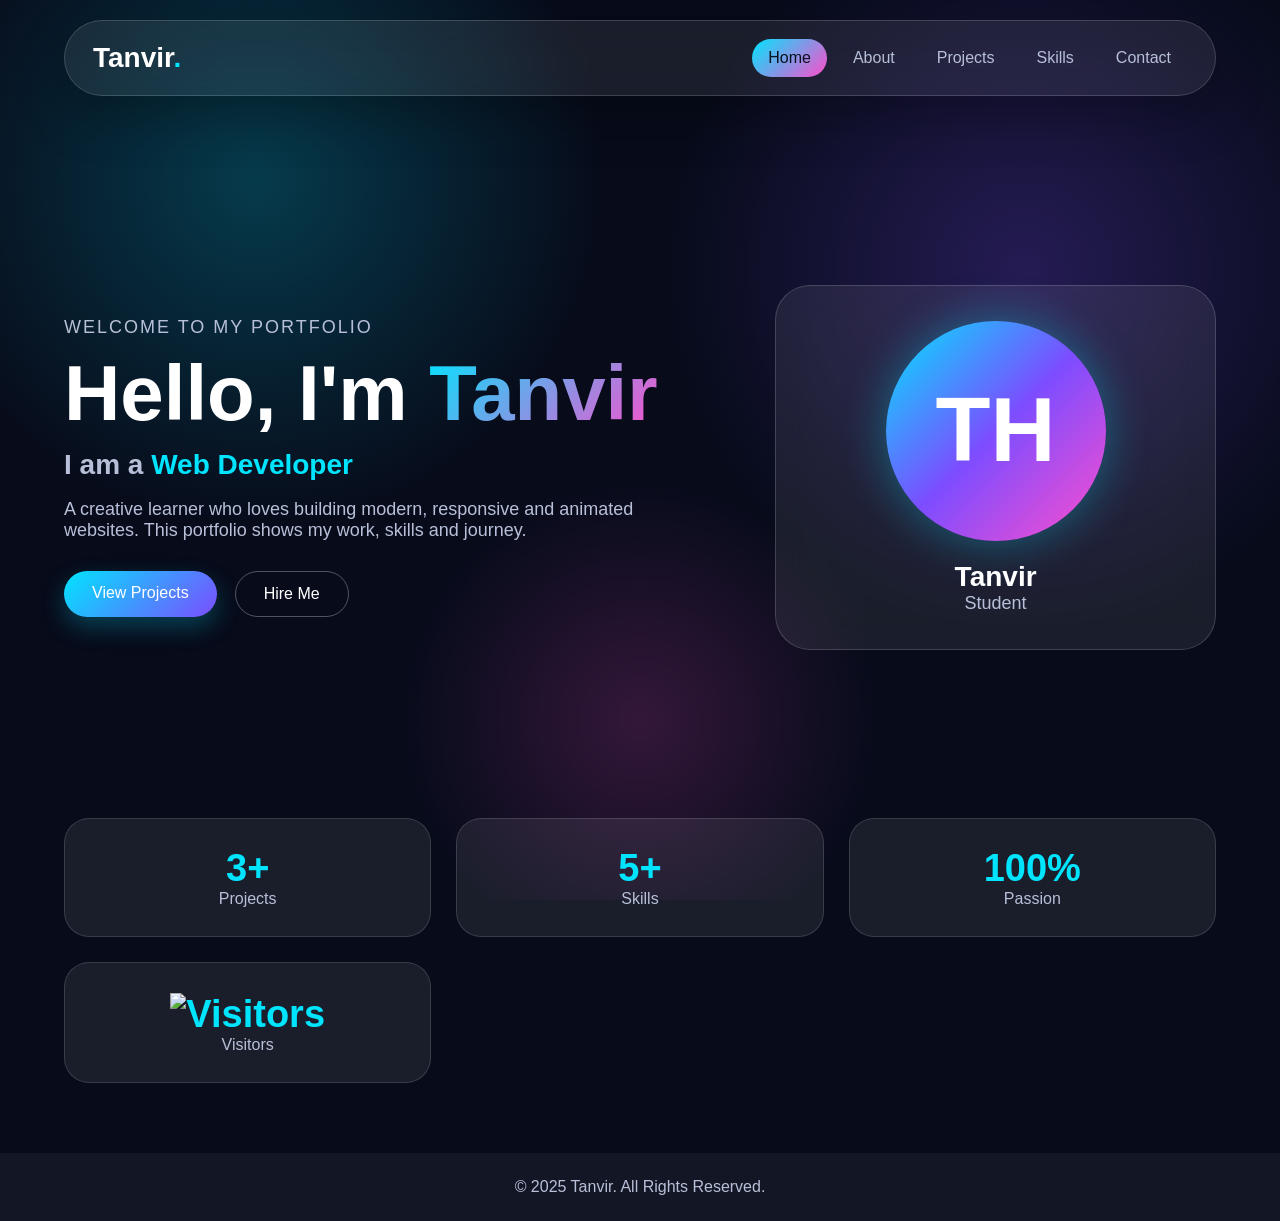
==== index.html @ 15e98dce "Add visitor count card to stats section Added a new card to display visitor count." ====
<!DOCTYPE html>
<html lang="en">
<head>
  <meta charset="UTF-8" />
  <meta name="viewport" content="width=device-width, initial-scale=1.0" />
  <title>Tanvir | Portfolio</title>
  <link rel="stylesheet" href="style.css" />
</head>
<body>

  <div class="animated-bg"></div>

  <header>
    <a href="index.html" class="logo">Tanvir<span>.</span></a>

    <nav id="navbar">
      <a href="index.html" class="active">Home</a>
      <a href="about.html">About</a>
      <a href="projects.html">Projects</a>
      <a href="skills.html">Skills</a>
      <a href="contact.html">Contact</a>
    </nav>

    <button class="menu-btn" onclick="toggleMenu()">☰</button>
  </header>

  <section class="hero page-section">
    <div class="hero-content reveal">
      <p class="tag">Welcome to my portfolio</p>
      <h1>Hello, I'm <span>Tanvir</span></h1>
      <h2>I am a <span id="typing"></span></h2>
      <p>
        A creative learner who loves building modern, responsive and animated websites.
        This portfolio shows my work, skills and journey.
      </p>

      <div class="hero-buttons">
        <a href="projects.html" class="btn primary">View Projects</a>
        <a href="contact.html" class="btn secondary">Hire Me</a>
      </div>
    </div>

    <div class="hero-card reveal">
      <div class="profile-circle">TH</div>
      <h3>Tanvir</h3>
      <p>Student</p>
    </div>
  </section>

  <section class="stats reveal">
    <div>
      <h3>3+</h3>
      <p>Projects</p>
    </div>
    <div>
      <h3>5+</h3>
      <p>Skills</p>
    </div>
    <div>
      <h3>100%</h3>
      <p>Passion</p>
    </div>
      <!-- 👇 ADD THIS NEW CARD -->
  <div>
    <h3>
      <img src="https://hits.sh/mthalb.github.io/meaw.svg?style=flat&label=&color=YOUR_COLOR&labelColor=YOUR_LABEL_COLOR" 
           alt="Visitors"
           style="height:32px; vertical-align:middle;" />
    </h3>
    <p>Visitors</p>
  </div>
  </section>

  <footer>
    <p>© 2025 Tanvir. All Rights Reserved.</p>
  </footer>

  <script src="script.js"></script>
</body>
</html>
---- style.css ----
* {
  margin: 0;
  padding: 0;
  box-sizing: border-box;
  font-family: "Segoe UI", Arial, sans-serif;
}

:root {
  --bg: #070b1a;
  --card: rgba(255, 255, 255, 0.08);
  --text: #ffffff;
  --muted: #b8c0d9;
  --primary: #00e5ff;
  --secondary: #7c4dff;
  --pink: #ff4ecd;
}

body {
  min-height: 100vh;
  background: var(--bg);
  color: var(--text);
  overflow-x: hidden;
}

.animated-bg {
  position: fixed;
  inset: 0;
  z-index: -1;
  background:
    radial-gradient(circle at 20% 20%, rgba(0, 229, 255, 0.22), transparent 28%),
    radial-gradient(circle at 80% 30%, rgba(124, 77, 255, 0.25), transparent 30%),
    radial-gradient(circle at 50% 80%, rgba(255, 78, 205, 0.18), transparent 25%),
    #070b1a;
  animation: bgMove 10s ease-in-out infinite alternate;
}

@keyframes bgMove {
  from {
    filter: hue-rotate(0deg);
    transform: scale(1);
  }
  to {
    filter: hue-rotate(25deg);
    transform: scale(1.05);
  }
}

/* Header */

header {
  width: 90%;
  max-width: 1200px;
  margin: 20px auto;
  padding: 18px 28px;
  display: flex;
  justify-content: space-between;
  align-items: center;
  background: rgba(255, 255, 255, 0.08);
  border: 1px solid rgba(255, 255, 255, 0.16);
  border-radius: 50px;
  backdrop-filter: blur(15px);
  position: sticky;
  top: 20px;
  z-index: 1000;
  box-shadow: 0 20px 50px rgba(0, 0, 0, 0.25);
}

.logo {
  font-size: 28px;
  font-weight: 800;
  color: var(--text);
  text-decoration: none;
}

.logo span {
  color: var(--primary);
}

nav {
  display: flex;
  gap: 10px;
}

nav a {
  color: var(--muted);
  text-decoration: none;
  padding: 10px 16px;
  border-radius: 30px;
  transition: 0.3s;
}

nav a:hover,
nav a.active {
  color: #07111f;
  background: linear-gradient(135deg, var(--primary), var(--pink));
}

.menu-btn {
  display: none;
  background: none;
  color: white;
  border: none;
  font-size: 28px;
  cursor: pointer;
}

/* Common */

.page-section,
.page-heading,
.about-container,
.projects-grid,
.skills-container,
.tools,
.contact-container,
.stats {
  width: 90%;
  max-width: 1200px;
  margin: auto;
}

.btn {
  display: inline-block;
  padding: 13px 28px;
  border-radius: 30px;
  text-decoration: none;
  border: none;
  cursor: pointer;
  font-size: 16px;
  transition: 0.3s;
}

.btn.primary {
  background: linear-gradient(135deg, var(--primary), var(--secondary));
  color: white;
  box-shadow: 0 10px 25px rgba(0, 229, 255, 0.25);
}

.btn.secondary {
  background: transparent;
  color: white;
  border: 1px solid rgba(255, 255, 255, 0.3);
}

.btn:hover {
  transform: translateY(-4px);
}

/* Home */

.hero {
  min-height: 78vh;
  display: grid;
  grid-template-columns: 1.2fr 0.8fr;
  align-items: center;
  gap: 50px;
  padding: 70px 0;
}

.tag {
  display: inline-block;
  color: var(--primary);
  margin-bottom: 15px;
  letter-spacing: 2px;
  text-transform: uppercase;
  font-size: 14px;
}

.hero h1 {
  font-size: clamp(42px, 7vw, 78px);
  line-height: 1.05;
  margin-bottom: 14px;
}

.hero h1 span {
  background: linear-gradient(135deg, var(--primary), var(--pink));
  -webkit-background-clip: text;
  color: transparent;
}

.hero h2 {
  font-size: 28px;
  margin-bottom: 18px;
  color: var(--muted);
}

.hero h2 span {
  color: var(--primary);
}

.hero p {
  color: var(--muted);
  max-width: 620px;
  font-size: 18px;
}

.hero-buttons {
  margin-top: 30px;
  display: flex;
  gap: 18px;
  flex-wrap: wrap;
}

.hero-card {
  padding: 35px;
  text-align: center;
  background: var(--card);
  border: 1px solid rgba(255, 255, 255, 0.16);
  border-radius: 35px;
  backdrop-filter: blur(16px);
  animation: float 4s ease-in-out infinite;
}

.profile-circle,
.big-circle {
  width: 220px;
  height: 220px;
  margin: auto;
  border-radius: 50%;
  background: linear-gradient(135deg, var(--primary), var(--secondary), var(--pink));
  display: grid;
  place-items: center;
  font-size: 90px;
  font-weight: 900;
  box-shadow: 0 0 45px rgba(0, 229, 255, 0.35);
}

.hero-card h3 {
  margin-top: 20px;
  font-size: 28px;
}

.hero-card p {
  color: var(--muted);
}

@keyframes float {
  0%, 100% {
    transform: translateY(0);
  }
  50% {
    transform: translateY(-18px);
  }
}

.stats {
  display: grid;
  grid-template-columns: repeat(3, 1fr);
  gap: 25px;
  margin-bottom: 70px;
}

.stats div {
  padding: 28px;
  text-align: center;
  background: var(--card);
  border-radius: 25px;
  border: 1px solid rgba(255, 255, 255, 0.14);
}

.stats h3 {
  font-size: 38px;
  color: var(--primary);
}

.stats p {
  color: var(--muted);
}

/* Page Heading */

.page-heading {
  text-align: center;
  padding: 70px 0 40px;
}

.page-heading h1 {
  font-size: clamp(38px, 6vw, 65px);
  background: linear-gradient(135deg, var(--primary), var(--pink));
  -webkit-background-clip: text;
  color: transparent;
}

.page-heading p {
  color: var(--muted);
  font-size: 18px;
}

/* About */

.about-container {
  display: grid;
  grid-template-columns: 0.8fr 1.2fr;
  align-items: center;
  gap: 45px;
  padding-bottom: 70px;
}

.about-text {
  background: var(--card);
  padding: 35px;
  border-radius: 30px;
  border: 1px solid rgba(255, 255, 255, 0.14);
}

.about-text h2 {
  font-size: 34px;
  margin-bottom: 15px;
}

.about-text p {
  color: var(--muted);
  margin-bottom: 16px;
}

.info-grid {
  display: grid;
  grid-template-columns: repeat(2, 1fr);
  gap: 14px;
  margin: 25px 0;
}

.info-grid div {
  background: rgba(255,255,255,0.07);
  padding: 14px;
  border-radius: 14px;
}

/* Projects */

.projects-grid {
  padding-bottom: 80px;
  display: grid;
  grid-template-columns: repeat(3, 1fr);
  gap: 25px;
}

.project-card {
  padding: 30px;
  background: var(--card);
  border-radius: 28px;
  border: 1px solid rgba(255, 255, 255, 0.14);
  transition: 0.35s;
  position: relative;
  overflow: hidden;
}

.project-card::before {
  content: "";
  position: absolute;
  inset: -2px;
  background: linear-gradient(135deg, transparent, rgba(0,229,255,0.3), transparent);
  transform: translateX(-100%);
  transition: 0.5s;
}

.project-card:hover::before {
  transform: translateX(100%);
}

.project-card:hover {
  transform: translateY(-10px);
}

.project-icon {
  font-size: 42px;
  margin-bottom: 18px;
}

.project-card h3 {
  font-size: 24px;
  margin-bottom: 12px;
}

.project-card p {
  color: var(--muted);
  margin-bottom: 18px;
}

.small-link {
  color: var(--primary);
  text-decoration: none;
}

/* Skills */

.skills-container {
  max-width: 850px;
  padding-bottom: 40px;
}

.skill {
  margin-bottom: 25px;
}

.skill-title {
  display: flex;
  justify-content: space-between;
  margin-bottom: 10px;
}

.skill-bar {
  height: 14px;
  background: rgba(255,255,255,0.1);
  border-radius: 20px;
  overflow: hidden;
}

.skill-fill {
  height: 100%;
  width: 0;
  background: linear-gradient(135deg, var(--primary), var(--pink));
  border-radius: 20px;
  animation: fillBar 1.8s forwards;
}

@keyframes fillBar {
  to {
    width: var(--width);
  }
}

.tools {
  text-align: center;
  padding-bottom: 80px;
}

.tools h2 {
  margin-bottom: 25px;
  font-size: 32px;
}

.tool-list {
  display: flex;
  justify-content: center;
  gap: 15px;
  flex-wrap: wrap;
}

.tool-list span {
  padding: 12px 22px;
  background: var(--card);
  border-radius: 30px;
  color: var(--muted);
  border: 1px solid rgba(255,255,255,0.14);
}

/* Contact */

.contact-container {
  display: grid;
  grid-template-columns: 0.8fr 1.2fr;
  gap: 30px;
  padding-bottom: 80px;
}

.contact-info,
.contact-form {
  background: var(--card);
  padding: 35px;
  border-radius: 30px;
  border: 1px solid rgba(255, 255, 255, 0.14);
}

.contact-info h2 {
  font-size: 32px;
  margin-bottom: 12px;
}

.contact-info p {
  color: var(--muted);
  margin-bottom: 24px;
}

.contact-box {
  display: flex;
  flex-direction: column;
  gap: 5px;
  margin-bottom: 16px;
  padding: 16px;
  background: rgba(255,255,255,0.07);
  border-radius: 16px;
}

.contact-box span {
  color: var(--muted);
}

.contact-form input,
.contact-form textarea {
  width: 100%;
  padding: 16px;
  margin-bottom: 16px;
  border-radius: 16px;
  border: 1px solid rgba(255,255,255,0.18);
  background: rgba(255,255,255,0.08);
  color: white;
  outline: none;
  font-size: 16px;
}

.contact-form input::placeholder,
.contact-form textarea::placeholder {
  color: #aeb7d1;
}

#formMsg {
  margin-top: 15px;
  color: var(--primary);
}

/* Reveal animation */

.reveal {
  opacity: 0;
  transform: translateY(40px);
  transition: 0.9s ease;
}

.reveal.show {
  opacity: 1;
  transform: translateY(0);
}

/* Footer */

footer {
  text-align: center;
  padding: 25px;
  color: var(--muted);
  background: rgba(255,255,255,0.05);
}

/* Responsive */

@media (max-width: 900px) {
  nav {
    position: absolute;
    top: 75px;
    right: 0;
    width: 100%;
    display: none;
    flex-direction: column;
    background: rgba(7, 11, 26, 0.95);
    border-radius: 25px;
    padding: 20px;
  }

  nav.show {
    display: flex;
  }

  .menu-btn {
    display: block;
  }

  .hero,
  .about-container,
  .contact-container {
    grid-template-columns: 1fr;
    text-align: center;
  }

  .hero-card {
    max-width: 380px;
    margin: auto;
  }

  .projects-grid {
    grid-template-columns: repeat(2, 1fr);
  }

  .info-grid {
    grid-template-columns: 1fr;
  }
}

@media (max-width: 600px) {
  header {
    width: 94%;
    padding: 15px 20px;
  }

  .projects-grid,
  .stats {
    grid-template-columns: 1fr;
  }

  .profile-circle,
  .big-circle {
    width: 180px;
    height: 180px;
    font-size: 72px;
  }

  .hero {
    padding-top: 40px;
  }
}
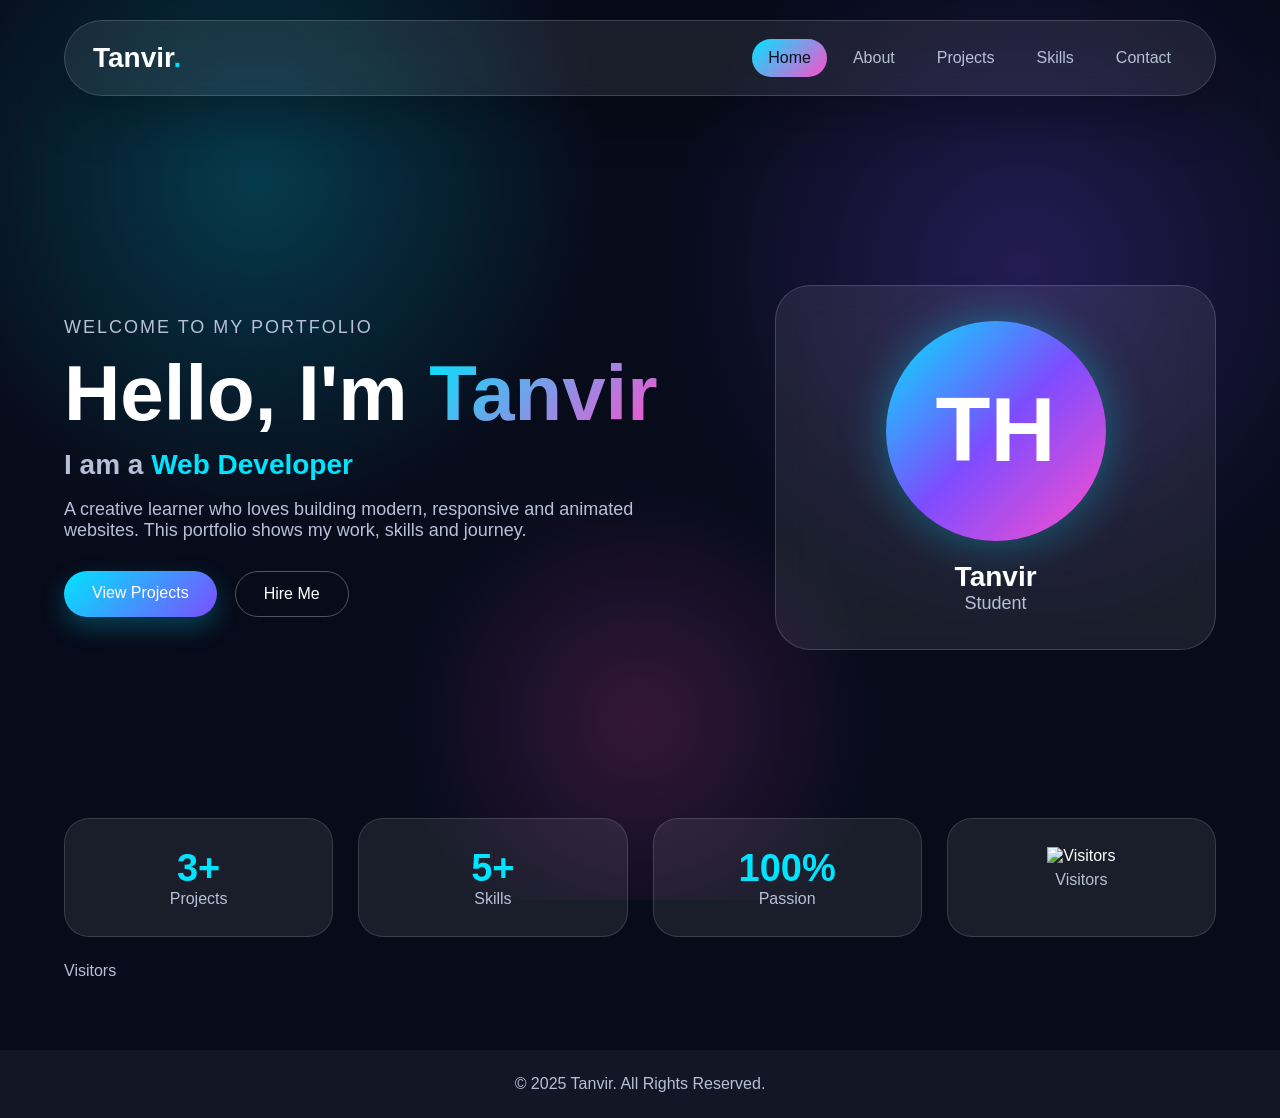
==== commit 0cac618b: "Add visitors card to stats section Added a visitors card to the stats section with an image showing " ====
--- a/index.html
+++ b/index.html
@@ -62,10 +62,10 @@
     </div>
       <!-- 👇 ADD THIS NEW CARD -->
   <div>
-    <h3>
-      <img src="https://hits.sh/mthalb.github.io/meaw.svg?style=flat&label=&color=YOUR_COLOR&labelColor=YOUR_LABEL_COLOR" 
-           alt="Visitors"
-           style="height:32px; vertical-align:middle;" />
+  <img src="https://hits.sh/mthalb.github.io/meaw.svg?style=flat&label=&color=00e5ff&labelColor=070b1a"
+       style="height: 36px; margin-bottom: 6px;" alt="Visitors" />
+  <p>Visitors</p>
+</div>
     </h3>
     <p>Visitors</p>
   </div>
--- a/style.css
+++ b/style.css
@@ -245,7 +245,7 @@
 
 .stats {
   display: grid;
-  grid-template-columns: repeat(3, 1fr);
+  grid-template-columns: repeat(4, 1fr);
   gap: 25px;
   margin-bottom: 70px;
 }
@@ -544,8 +544,6 @@
     background: rgba(7, 11, 26, 0.95);
     border-radius: 25px;
     padding: 20px;
-  }
-
   nav.show {
     display: flex;
   }
@@ -569,7 +567,11 @@
   .projects-grid {
     grid-template-columns: repeat(2, 1fr);
   }
-
+    
+.stats {
+  grid-template-columns: repeat(2, 1fr);
+} 
+    
   .info-grid {
     grid-template-columns: 1fr;
   }
@@ -596,4 +598,4 @@
   .hero {
     padding-top: 40px;
   }
-}+}
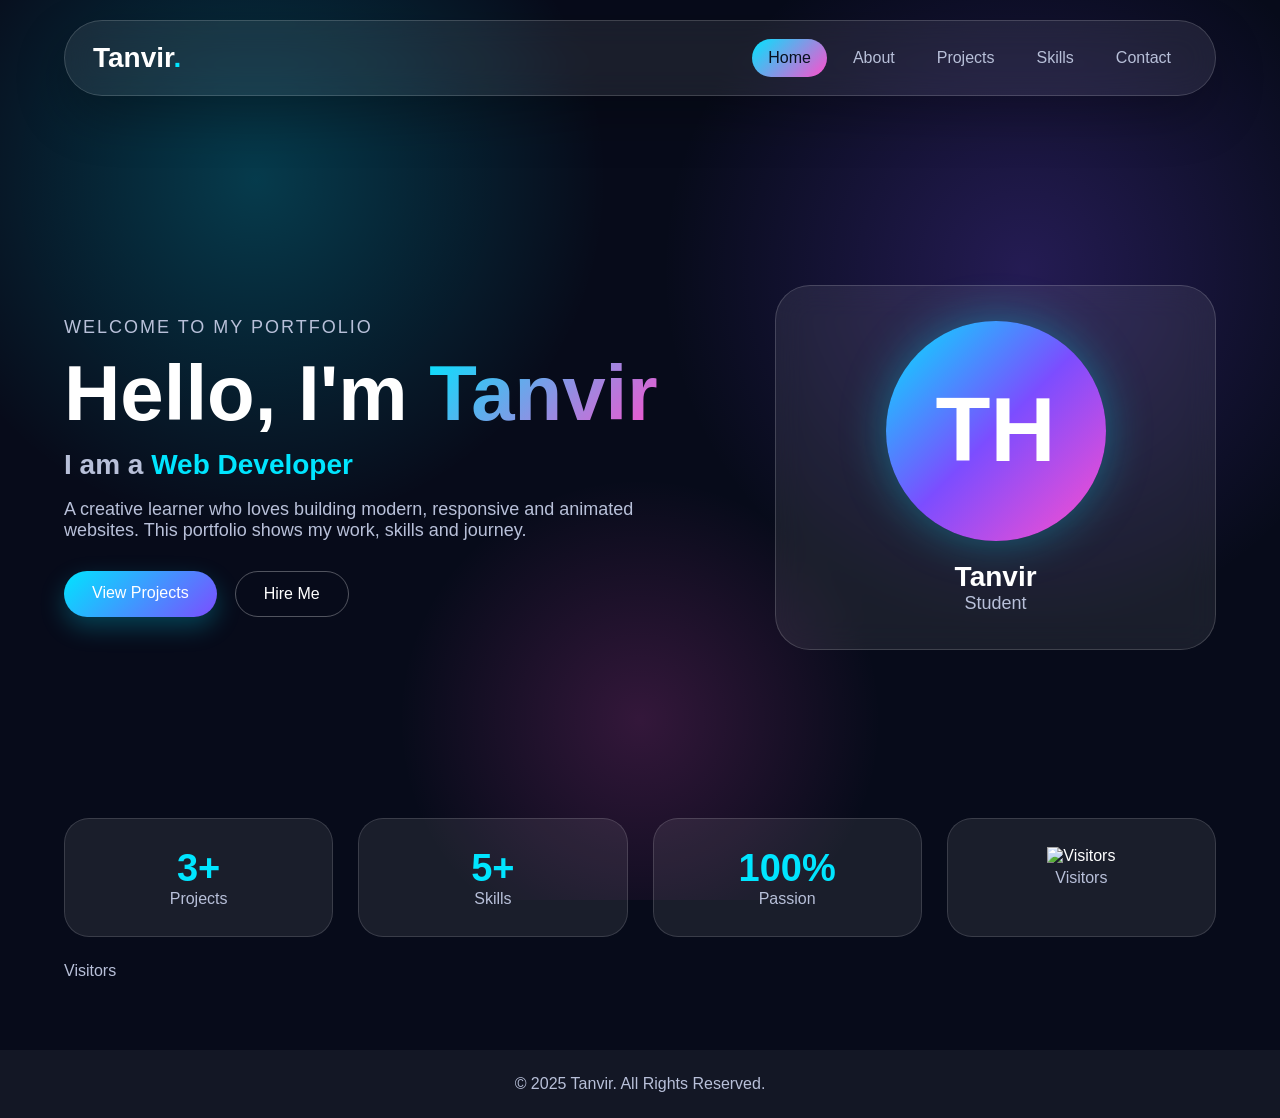
==== commit 533716b4: "Add visitor counter to stats section Added a new visitor counter card to the stats section." ====
--- a/index.html
+++ b/index.html
@@ -62,8 +62,11 @@
     </div>
       <!-- 👇 ADD THIS NEW CARD -->
   <div>
-  <img src="https://hits.sh/mthalb.github.io/meaw.svg?style=flat&label=&color=00e5ff&labelColor=070b1a"
-       style="height: 36px; margin-bottom: 6px;" alt="Visitors" />
+  <img 
+    src="https://hits.sh/mthalb.github.io/meaw.svg?style=flat&label=&color=00e5ff&labelColor=0a0f23" 
+    alt="Visitors"
+    style="height: 38px; margin-bottom: 4px;" 
+  />
   <p>Visitors</p>
 </div>
     </h3>
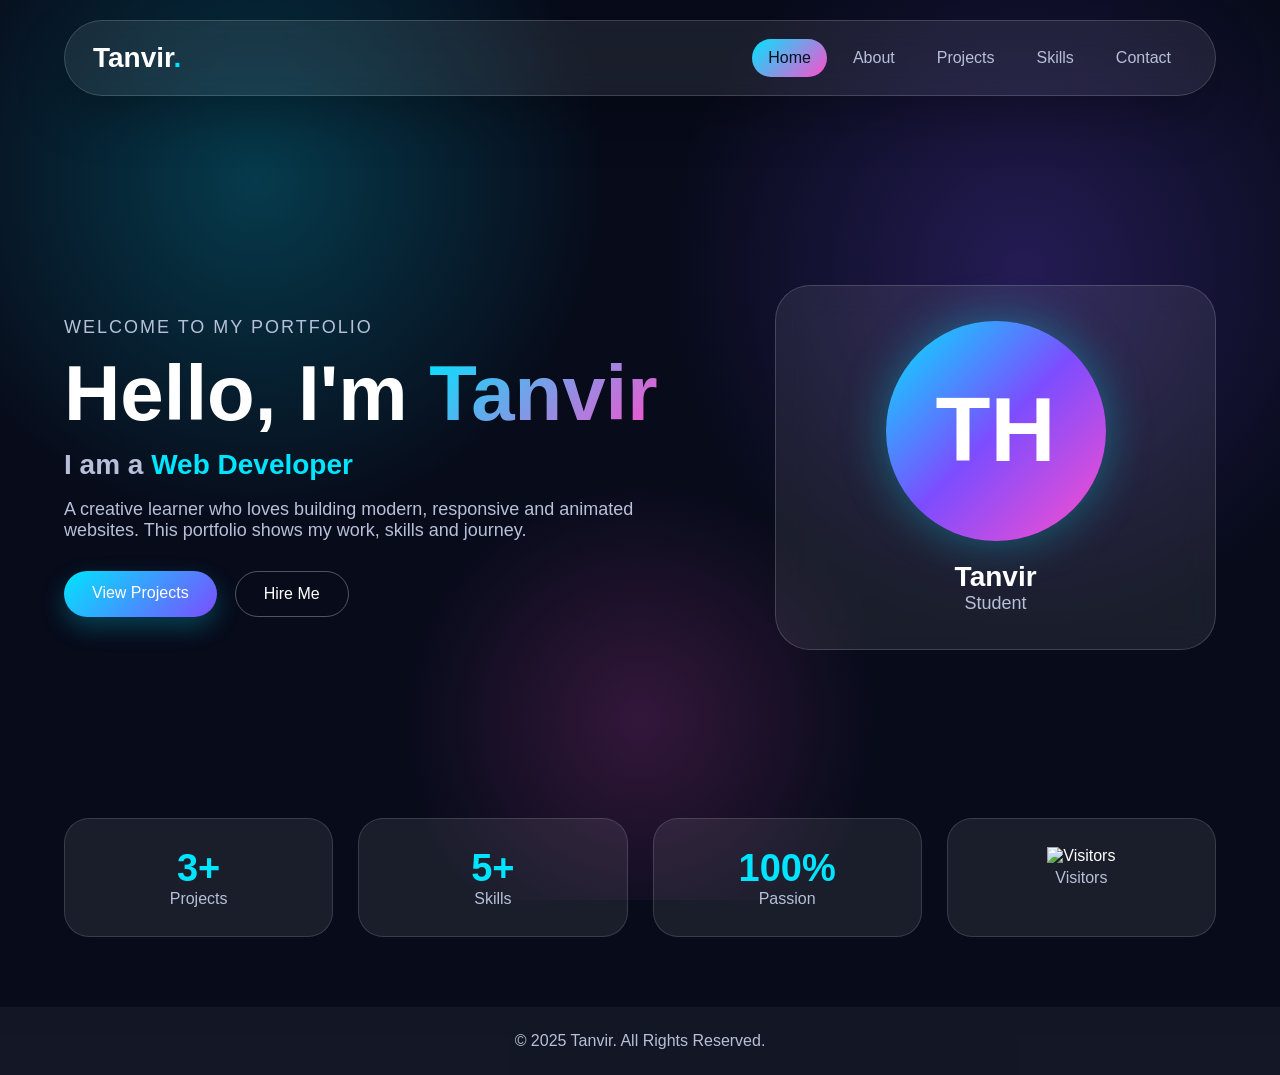
==== commit 5a3c48ca: "Add visitor count card to index.html Added a new card to display visitor count." ====
--- a/index.html
+++ b/index.html
@@ -68,9 +68,6 @@
     style="height: 38px; margin-bottom: 4px;" 
   />
   <p>Visitors</p>
-</div>
-    </h3>
-    <p>Visitors</p>
   </div>
   </section>
 
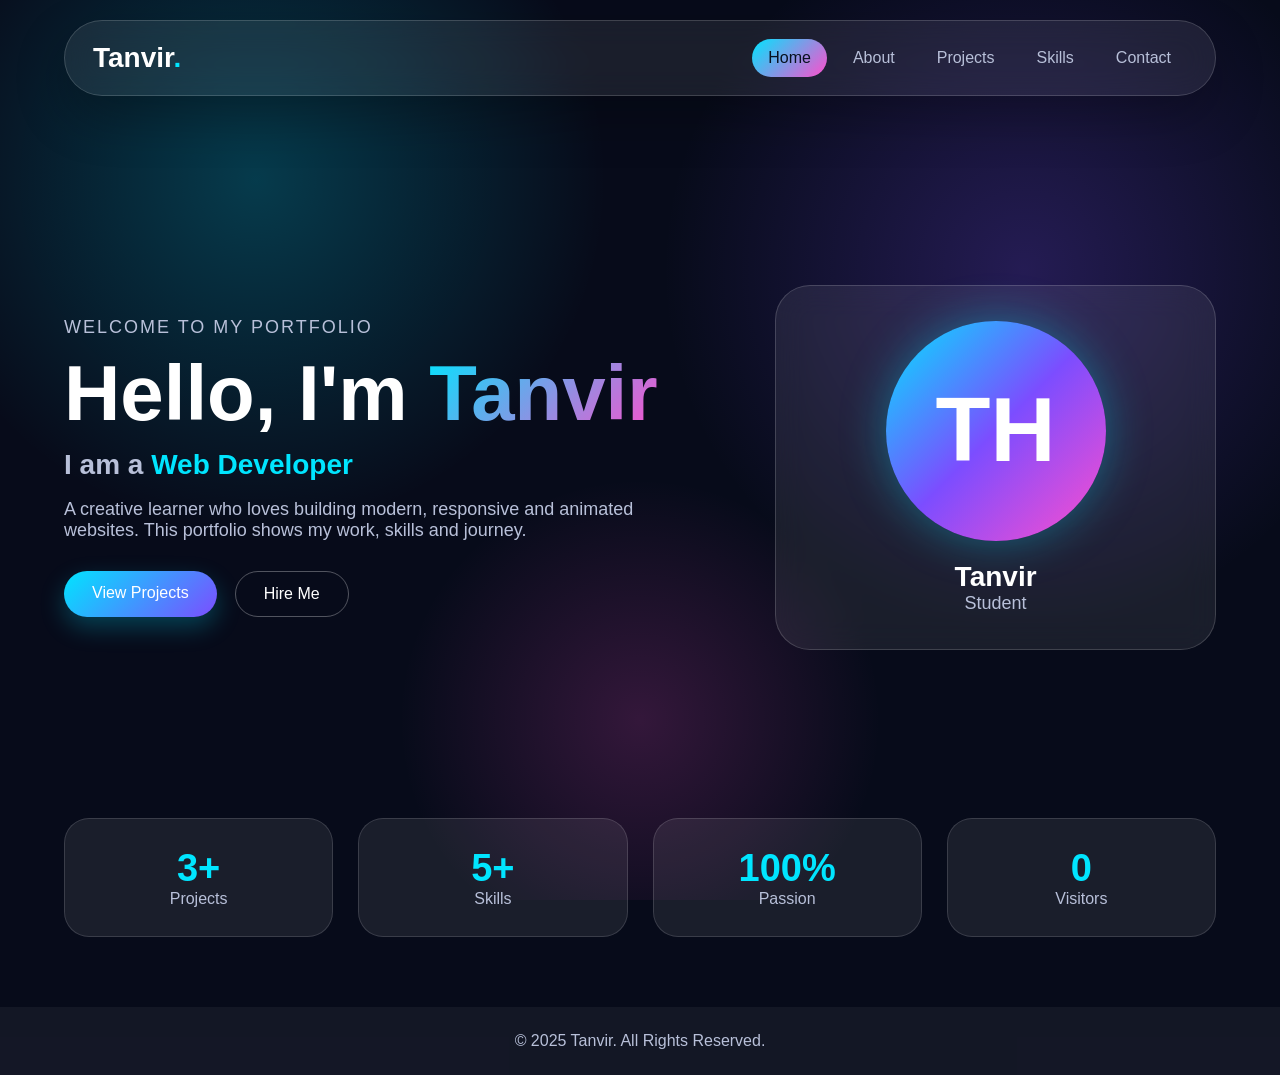
==== commit 933faf38: "Add visitors card to stats section Added a new visitors card to the stats section." ====
--- a/index.html
+++ b/index.html
@@ -61,14 +61,11 @@
       <p>Passion</p>
     </div>
       <!-- 👇 ADD THIS NEW CARD -->
-  <div>
-  <img 
-    src="https://hits.sh/mthalb.github.io/meaw.svg?style=flat&label=&color=00e5ff&labelColor=0a0f23" 
-    alt="Visitors"
-    style="height: 38px; margin-bottom: 4px;" 
-  />
+  <div class="stat-visitors">
+  <h3 id="hit-count" style="color: var(--primary); font-size: 38px;">0</h3>
   <p>Visitors</p>
-  </div>
+</div>
+    
   </section>
 
   <footer>
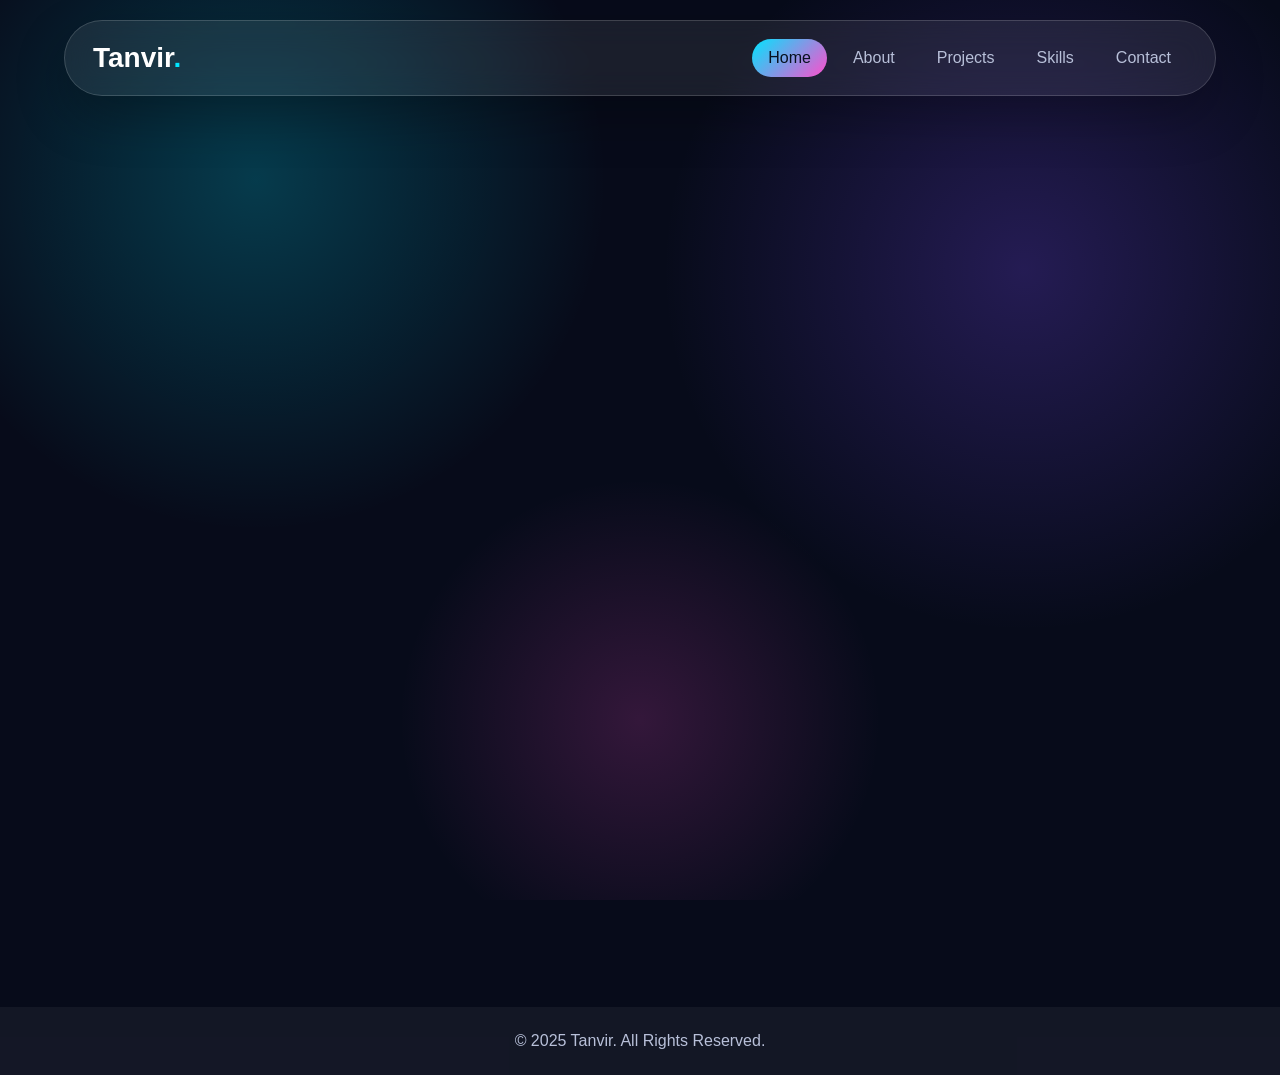
==== commit 4409c137: "Add Google Analytics and visitors stat card Added Google Analytics tracking code to the head section" ====
--- a/index.html
+++ b/index.html
@@ -1,6 +1,15 @@
 <!DOCTYPE html>
 <html lang="en">
 <head>
+  <!-- Google tag (gtag.js) -->
+<script async src="https://www.googletagmanager.com/gtag/js?id=G-GYLPY6V46V"></script>
+<script>
+  window.dataLayer = window.dataLayer || [];
+  function gtag(){dataLayer.push(arguments);}
+  gtag('js', new Date());
+
+  gtag('config', 'G-GYLPY6V46V');
+</script>
   <meta charset="UTF-8" />
   <meta name="viewport" content="width=device-width, initial-scale=1.0" />
   <title>Tanvir | Portfolio</title>
